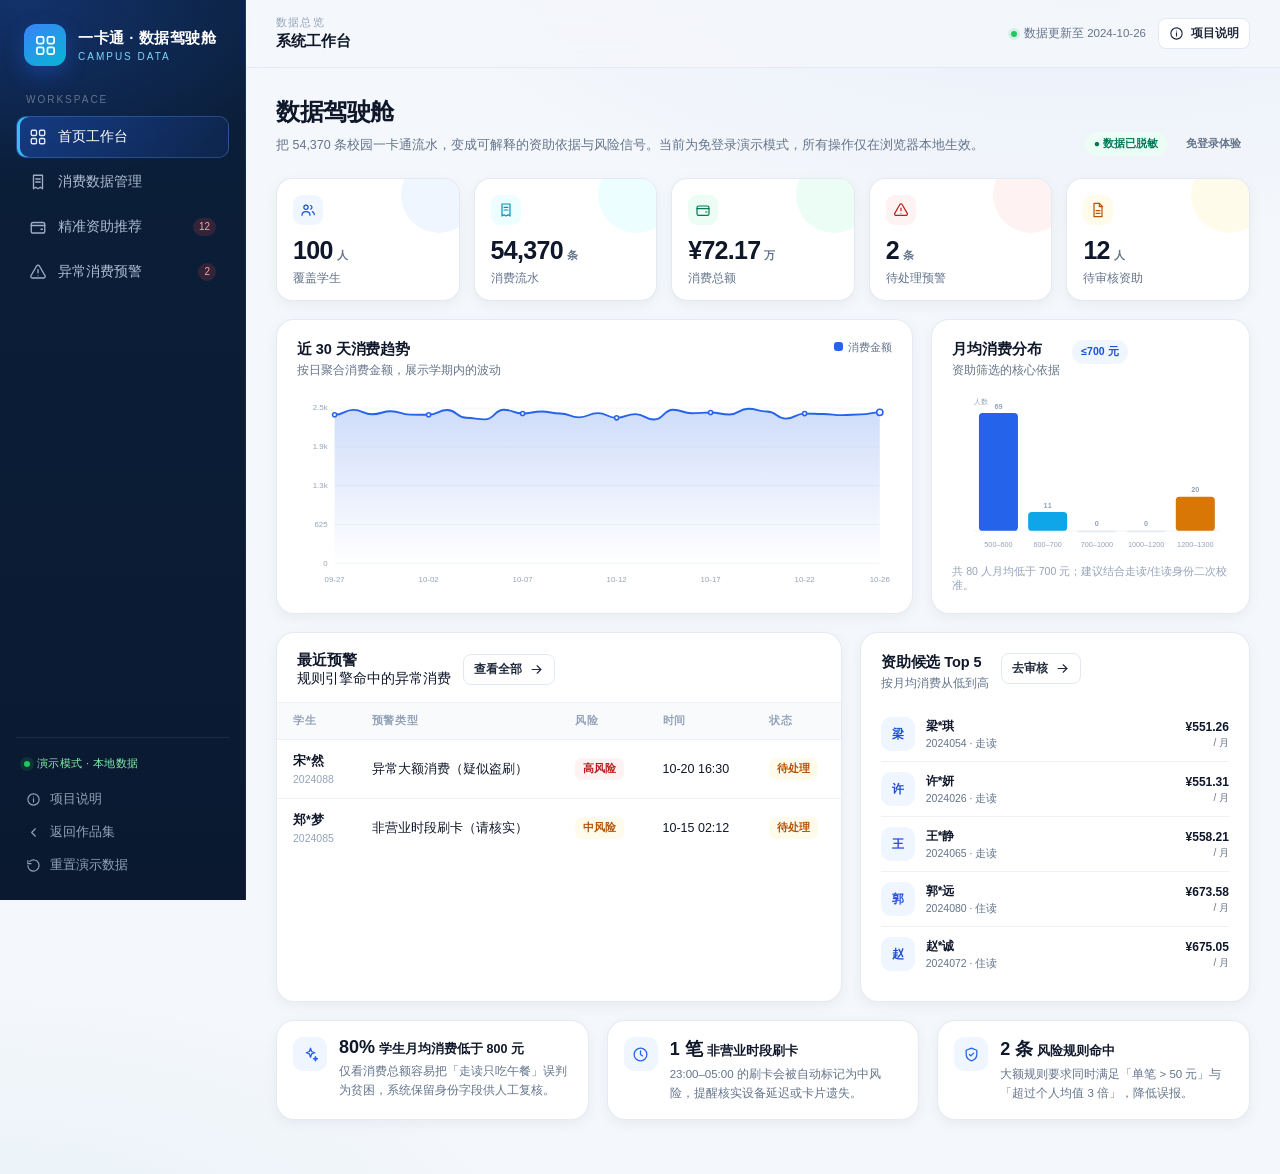
==== campus/index.html @ 1e3e39dd "Add files via upload" ====
<!DOCTYPE html>
<html lang="zh-CN">
<head>
  <meta charset="UTF-8">
  <meta name="viewport" content="width=device-width, initial-scale=1, viewport-fit=cover">
  <meta name="theme-color" content="#0b1f3a">
  <meta name="description" content="校园一卡通消费精准资助与异常预警系统演示：5.4 万条消费流水、资助候选审核、异常消费预警。">
  <title>数据驾驶舱 · 校园一卡通</title>
  <link rel="icon" href="assets/favicon.svg" type="image/svg+xml">
  <link rel="stylesheet" href="assets/app.css">
</head>
<body data-page="dashboard">
  <div id="app"></div>
  <noscript>
    <div style="padding:60px;font-family:sans-serif;text-align:center">
      本演示需要启用 JavaScript 才能运行。
    </div>
  </noscript>
  <script src="assets/data.js"></script>
  <script src="assets/app.js"></script>
</body>
</html>
---- campus/assets/app.css ----
/* =========================================================
   校园一卡通 · 数据驾驶舱（作品演示版）
   纯静态前端，无框架、无 CDN
   ========================================================= */
:root {
  --ink: #0f172a;
  --ink-2: #1e293b;
  --muted: #64748b;
  --muted-2: #94a3b8;
  --line: #e2e8f0;
  --line-soft: #eef2f7;
  --bg: #f4f7fb;
  --card: #ffffff;
  --navy: #0b1f3a;
  --navy-2: #102a4c;
  --primary: #2563eb;
  --primary-dark: #1d4ed8;
  --cyan: #0891b2;
  --teal: #0d9488;
  --amber: #d97706;
  --red: #dc2626;
  --green: #059669;
  --violet: #7c3aed;
  --radius: 18px;
  --radius-sm: 12px;
  --shadow: 0 12px 34px rgba(15, 23, 42, .07);
  --shadow-sm: 0 4px 14px rgba(15, 23, 42, .05);
  --font: "Inter", "PingFang SC", "Microsoft YaHei", "Helvetica Neue", Arial, sans-serif;
}

* { box-sizing: border-box; }
html, body { margin: 0; padding: 0; }
body {
  font-family: var(--font);
  background:
    radial-gradient(1200px 600px at 85% -10%, rgba(37, 99, 235, .07), transparent 60%),
    radial-gradient(900px 500px at 0% 110%, rgba(8, 145, 178, .06), transparent 60%),
    var(--bg);
  color: var(--ink);
  -webkit-font-smoothing: antialiased;
  font-size: 14px;
}
a { color: inherit; text-decoration: none; }
button, input, select { font: inherit; }
button { cursor: pointer; }
ul { margin: 0; padding: 0; list-style: none; }
h1, h2, h3, h4, p { margin: 0; }
small { font-size: 12px; }

/* ---------- layout ---------- */
.layout { display: flex; min-height: 100vh; }
.sidebar {
  position: fixed; inset: 0 auto 0 0; z-index: 40;
  width: 246px; padding: 22px 16px 18px;
  background:
    radial-gradient(420px 260px at 10% 0%, rgba(37, 99, 235, .28), transparent 70%),
    linear-gradient(180deg, #0b1f3a 0%, #0a1930 100%);
  color: #cbd5e1; display: flex; flex-direction: column;
  border-right: 1px solid rgba(255,255,255,.06);
}
.brand { display: flex; gap: 12px; align-items: center; padding: 2px 8px 20px; color: #fff; }
.brand-mark {
  width: 42px; height: 42px; border-radius: 12px; flex: none;
  display: grid; place-items: center;
  background: linear-gradient(145deg, #3b82f6, #06b6d4);
  box-shadow: 0 8px 20px rgba(37, 99, 235, .35);
}
.brand-mark svg { width: 23px; height: 23px; }
.brand-text b { display: block; font-size: 15px; letter-spacing: .5px; }
.brand-text span { display: block; font-size: 10px; color: #7dd3fc; letter-spacing: 2px; margin-top: 3px; }
.nav-label { font-size: 10px; letter-spacing: 2px; color: #64748b; padding: 8px 10px 8px; }
.nav a {
  display: flex; align-items: center; gap: 11px;
  padding: 11px 12px; margin: 3px 0; border-radius: 10px;
  color: #aebdd1; font-size: 13.5px; transition: .18s;
  border: 1px solid transparent;
}
.nav a svg { width: 18px; height: 18px; flex: none; opacity: .9; }
.nav a:hover { color: #fff; background: rgba(255,255,255,.06); }
.nav a.active {
  color: #fff; background: linear-gradient(90deg, rgba(37,99,235,.35), rgba(37,99,235,.12));
  border-color: rgba(96,165,250,.28);
  box-shadow: inset 3px 0 0 #38bdf8;
}
.nav a .nav-badge {
  margin-left: auto; font-size: 10px; line-height: 1; padding: 4px 6px;
  border-radius: 999px; background: rgba(239,68,68,.18); color: #fca5a5;
}
.sidebar-foot { margin-top: auto; padding-top: 16px; border-top: 1px solid rgba(255,255,255,.08); }
.demo-pill {
  display: inline-flex; align-items: center; gap: 7px; margin: 0 8px 12px;
  font-size: 11px; color: #86efac; letter-spacing: .4px;
}
.demo-pill i { width: 6px; height: 6px; border-radius: 50%; background: #22c55e; box-shadow: 0 0 0 4px rgba(34,197,94,.14); }
.side-link {
  display: flex; align-items: center; gap: 9px; width: 100%;
  padding: 8px 10px; border: 0; border-radius: 9px; background: transparent;
  color: #94a3b8; font-size: 12.5px; text-align: left; transition: .18s;
}
.side-link svg { width: 15px; height: 15px; }
.side-link:hover { color: #fff; background: rgba(255,255,255,.06); }
.side-link.danger:hover { color: #fca5a5; background: rgba(239,68,68,.12); }

.main { flex: 1; min-width: 0; margin-left: 246px; }
.topbar {
  position: sticky; top: 0; z-index: 30;
  height: 68px; padding: 0 30px;
  display: flex; align-items: center; gap: 16px;
  background: rgba(244, 247, 251, .82);
  backdrop-filter: blur(14px);
  border-bottom: 1px solid rgba(226,232,240,.8);
}
.crumb { display: flex; flex-direction: column; gap: 2px; }
.crumb span { font-size: 10.5px; color: var(--muted-2); letter-spacing: 1.2px; }
.crumb b { font-size: 15px; font-weight: 700; }
.top-actions { margin-left: auto; display: flex; align-items: center; gap: 12px; }
.live-dot { display: inline-flex; align-items: center; gap: 7px; font-size: 11.5px; color: var(--muted); }
.live-dot::before { content: ""; width: 6px; height: 6px; border-radius: 50%; background: #22c55e; box-shadow: 0 0 0 3px rgba(34,197,94,.13); }
.content { padding: 28px 30px 54px; max-width: 1480px; margin: 0 auto; }

/* ---------- generic ---------- */
.page-head { display: flex; align-items: flex-end; gap: 20px; margin-bottom: 22px; flex-wrap: wrap; }
.page-head h1 { font-size: 24px; letter-spacing: -.4px; }
.page-head p { color: var(--muted); font-size: 12.5px; margin-top: 7px; max-width: 720px; line-height: 1.7; }
.page-head .head-actions { margin-left: auto; display: flex; gap: 10px; flex-wrap: wrap; }
.card {
  background: var(--card); border: 1px solid rgba(226,232,240,.85);
  border-radius: var(--radius); box-shadow: var(--shadow-sm);
  padding: 20px;
}
.card-head { display: flex; align-items: flex-start; gap: 12px; margin-bottom: 16px; }
.card-head h3 { font-size: 14.5px; letter-spacing: -.1px; }
.card-head p { color: var(--muted); font-size: 11.5px; margin-top: 4px; }
.card-head .head-right { margin-left: auto; display: flex; align-items: center; gap: 8px; }
.grid { display: grid; gap: 18px; }
.grid-8-4 { grid-template-columns: minmax(0, 2fr) minmax(290px, 1fr); }
.grid-7-5 { grid-template-columns: minmax(0, 1.45fr) minmax(300px, 1fr); }
.grid-2 { grid-template-columns: repeat(2, minmax(0, 1fr)); }
.grid-3 { grid-template-columns: repeat(3, minmax(0, 1fr)); }
.grid-4 { grid-template-columns: repeat(4, minmax(0, 1fr)); }
.stack { display: flex; flex-direction: column; gap: 18px; }

.btn {
  display: inline-flex; align-items: center; justify-content: center; gap: 7px;
  height: 38px; padding: 0 15px; border-radius: 10px; border: 1px solid transparent;
  font-size: 12.5px; font-weight: 600; transition: .18s; white-space: nowrap;
}
.btn svg { width: 15px; height: 15px; }
.btn.primary { background: var(--primary); color: #fff; box-shadow: 0 6px 16px rgba(37,99,235,.22); }
.btn.primary:hover { background: var(--primary-dark); transform: translateY(-1px); }
.btn.ghost { background: #fff; border-color: var(--line); color: var(--ink-2); }
.btn.ghost:hover { border-color: #cbd5e1; background: #f8fafc; }
.btn.soft { background: #eff6ff; color: var(--primary-dark); border-color: #dbeafe; }
.btn.soft:hover { background: #dbeafe; }
.btn.danger-soft { background: #fef2f2; color: var(--red); border-color: #fee2e2; }
.btn.danger-soft:hover { background: #fee2e2; }
.btn.sm { height: 31px; padding: 0 10px; font-size: 11.5px; border-radius: 8px; }
.btn:disabled { opacity: .55; cursor: not-allowed; transform: none !important; }
.icon-btn {
  width: 36px; height: 36px; display: grid; place-items: center;
  border: 1px solid var(--line); border-radius: 10px; background: #fff; color: var(--ink-2);
}
.icon-btn:hover { background: #f8fafc; }
.icon-btn svg { width: 18px; height: 18px; }
.menu-btn { display: none; }

.chip {
  display: inline-flex; align-items: center; gap: 5px;
  padding: 5px 9px; border-radius: 999px; font-size: 10.5px; font-weight: 600;
  background: #f1f5f9; color: var(--muted);
}
.chip.blue { background: #eff6ff; color: #1d4ed8; }
.chip.green { background: #ecfdf5; color: #047857; }
.chip.amber { background: #fffbeb; color: #b45309; }
.chip.red { background: #fef2f2; color: #b91c1c; }
.chip.violet { background: #f5f3ff; color: #6d28d9; }
.badge { display: inline-flex; align-items: center; gap: 5px; padding: 4px 8px; border-radius: 7px; font-size: 10.5px; font-weight: 600; }
.badge.high { background: #fef2f2; color: #b91c1c; }
.badge.mid { background: #fffbeb; color: #b45309; }
.badge.ok { background: #ecfdf5; color: #047857; }
.badge.muted { background: #f1f5f9; color: #64748b; }
.muted { color: var(--muted); }
.mono { font-variant-numeric: tabular-nums; }
.num { font-variant-numeric: tabular-nums; letter-spacing: -.2px; }

/* ---------- KPI ---------- */
.kpi-grid { display: grid; grid-template-columns: repeat(5, minmax(0, 1fr)); gap: 14px; margin-bottom: 18px; }
.kpi {
  position: relative; overflow: hidden;
  background: #fff; border: 1px solid rgba(226,232,240,.9);
  border-radius: 16px; padding: 16px 16px 14px; box-shadow: var(--shadow-sm);
}
.kpi::after {
  content: ""; position: absolute; right: -18px; top: -22px;
  width: 76px; height: 76px; border-radius: 50%;
  background: var(--tint, rgba(37,99,235,.08));
}
.kpi-top { display: flex; align-items: center; justify-content: space-between; gap: 8px; }
.kpi-icon { width: 30px; height: 30px; border-radius: 9px; display: grid; place-items: center; background: var(--tint, #eff6ff); color: var(--tone, var(--primary)); }
.kpi-icon svg { width: 16px; height: 16px; }
.kpi-note { font-size: 9.5px; color: var(--muted-2); max-width: 96px; white-space: nowrap; overflow: hidden; text-overflow: ellipsis; text-align: right; }
.kpi-value { font-size: 25px; font-weight: 800; letter-spacing: -.7px; margin-top: 12px; line-height: 1.1; }
.kpi-value small { font-size: 11px; font-weight: 600; color: var(--muted); margin-left: 4px; letter-spacing: 0; }
.kpi-label { font-size: 11.5px; color: var(--muted); margin-top: 6px; }

/* ---------- charts ---------- */
.chart-svg { display: block; width: 100%; height: auto; overflow: visible; }
.chart-legend { display: flex; align-items: center; gap: 14px; font-size: 11px; color: var(--muted); }
.chart-legend i { display: inline-block; width: 9px; height: 9px; border-radius: 3px; margin-right: 5px; }
.chart-wrap { width: 100%; overflow: hidden; }
.axis-text { font-size: 10px; fill: #94a3b8; font-family: var(--font); }
.grid-line { stroke: #edf2f7; stroke-width: 1; }
.chart-empty { display: grid; place-items: center; min-height: 180px; color: var(--muted); font-size: 12px; }

/* ---------- tables ---------- */
.table-card { padding: 0; overflow: hidden; }
.table-head { padding: 18px 20px 14px; display: flex; align-items: center; gap: 12px; flex-wrap: wrap; }
.table-head h3 { font-size: 14.5px; }
.table-head .head-right { margin-left: auto; display: flex; gap: 8px; align-items: center; }
.table-scroll { overflow-x: auto; }
table { width: 100%; border-collapse: collapse; }
th {
  text-align: left; font-size: 10.5px; letter-spacing: .6px; text-transform: uppercase;
  color: var(--muted-2); font-weight: 700; padding: 11px 16px; background: #f8fafc;
  border-top: 1px solid var(--line-soft); border-bottom: 1px solid var(--line-soft);
  white-space: nowrap;
}
td { padding: 13px 16px; border-bottom: 1px solid var(--line-soft); font-size: 12.5px; vertical-align: middle; }
tbody tr:last-child td { border-bottom: 0; }
tbody tr:hover td { background: #fcfdff; }
td .sub { display: block; color: var(--muted-2); font-size: 10.5px; margin-top: 3px; }
td .amount { font-weight: 700; font-variant-numeric: tabular-nums; }
td .amount.big { color: var(--red); }
.empty-row td { text-align: center; color: var(--muted); padding: 40px 16px; }
.table-foot { display: flex; align-items: center; gap: 10px; padding: 12px 20px; border-top: 1px solid var(--line-soft); }
.table-foot .count { font-size: 11.5px; color: var(--muted); }
.pager { margin-left: auto; display: flex; align-items: center; gap: 6px; }
.pager button { width: 30px; height: 30px; border-radius: 8px; border: 1px solid var(--line); background: #fff; font-size: 11px; }
.pager button:disabled { opacity: .4; cursor: not-allowed; }
.pager span { font-size: 11.5px; color: var(--muted); padding: 0 4px; }

/* ---------- forms ---------- */
.toolbar { display: flex; align-items: center; gap: 10px; flex-wrap: wrap; }
.field { display: flex; flex-direction: column; gap: 6px; }
.field label { font-size: 11px; color: var(--muted); font-weight: 600; }
.input, .select {
  height: 38px; padding: 0 12px; border-radius: 10px; border: 1px solid var(--line);
  background: #fff; color: var(--ink); font-size: 12.5px; outline: none; transition: .15s;
}
.input:focus, .select:focus { border-color: #93c5fd; box-shadow: 0 0 0 3px rgba(37,99,235,.1); }
.input.search { padding-left: 34px; width: 220px; }
.search-wrap { position: relative; }
.search-wrap svg { position: absolute; left: 11px; top: 11px; width: 15px; height: 15px; color: var(--muted-2); }
.range-row { display: flex; align-items: flex-end; gap: 10px; flex-wrap: wrap; }
.range-row .input { width: 110px; }
.sep { color: var(--muted-2); padding-bottom: 10px; }

/* ---------- upload ---------- */
.upload-grid { display: grid; grid-template-columns: minmax(0, 1.5fr) minmax(280px, .8fr); gap: 18px; margin-bottom: 18px; }
.dropzone {
  min-height: 178px; border: 1.5px dashed #cbd5e1; border-radius: 14px;
  background: linear-gradient(180deg, #fbfdff, #f8fafc);
  display: flex; flex-direction: column; align-items: center; justify-content: center; gap: 8px;
  text-align: center; padding: 20px; transition: .18s; cursor: pointer;
}
.dropzone:hover, .dropzone.drag { border-color: #60a5fa; background: #eff6ff; }
.dropzone .up-icon { width: 46px; height: 46px; border-radius: 14px; display: grid; place-items: center; background: #fff; border: 1px solid #dbeafe; color: var(--primary); box-shadow: 0 6px 16px rgba(37,99,235,.1); }
.dropzone .up-icon svg { width: 22px; height: 22px; }
.dropzone b { font-size: 13.5px; }
.dropzone span { font-size: 11.5px; color: var(--muted); }
.dropzone code { font-size: 10.5px; background: #f1f5f9; padding: 3px 6px; border-radius: 5px; color: #475569; }
.upload-side { display: flex; flex-direction: column; gap: 10px; justify-content: center; }
.upload-side h4 { font-size: 12.5px; }
.upload-side p { font-size: 11.5px; color: var(--muted); line-height: 1.7; }
.code-block { background: #0b1f3a; color: #cbd5e1; border-radius: 10px; padding: 10px 12px; font-family: ui-monospace, Consolas, monospace; font-size: 10.5px; line-height: 1.7; overflow: auto; }
.stat-strip { display: grid; grid-template-columns: repeat(4, minmax(0,1fr)); gap: 14px; margin-bottom: 18px; }
.stat { background: #fff; border: 1px solid var(--line-soft); border-radius: 14px; padding: 14px 16px; }
.stat span { display: block; font-size: 10.5px; color: var(--muted); }
.stat b { display: block; font-size: 19px; margin-top: 6px; letter-spacing: -.4px; }
.stat b small { font-size: 10px; color: var(--muted); font-weight: 500; }

/* ---------- aid ---------- */
.filter-card { margin-bottom: 18px; }
.filter-card .range-row { margin-top: 2px; }
.aid-summary { display: flex; gap: 10px; flex-wrap: wrap; margin-bottom: 18px; }
.aid-summary .chip { font-size: 11.5px; padding: 7px 11px; }
.progress { height: 6px; border-radius: 99px; background: #eef2f7; overflow: hidden; }
.progress i { display: block; height: 100%; border-radius: 99px; background: linear-gradient(90deg, #2563eb, #06b6d4); }
.rule-list { display: flex; flex-direction: column; gap: 12px; }
.rule { display: flex; gap: 11px; }
.rule .n { width: 24px; height: 24px; flex: none; border-radius: 8px; display: grid; place-items: center; background: #eff6ff; color: var(--primary); font-size: 11px; font-weight: 700; }
.rule b { display: block; font-size: 12px; margin-bottom: 3px; }
.rule p { font-size: 11.5px; color: var(--muted); line-height: 1.6; }

/* ---------- warnings ---------- */
.seg { display: inline-flex; background: #f1f5f9; border-radius: 10px; padding: 3px; }
.seg button { border: 0; background: transparent; padding: 7px 12px; border-radius: 8px; font-size: 11.5px; color: var(--muted); font-weight: 600; }
.seg button.active { background: #fff; color: var(--ink); box-shadow: 0 1px 5px rgba(15,23,42,.08); }
.warn-stat { display: grid; grid-template-columns: repeat(4, minmax(0,1fr)); gap: 14px; margin-bottom: 18px; }
.warn-stat .stat b { font-size: 22px; }
.risk-bar { display: flex; height: 8px; border-radius: 99px; overflow: hidden; background: #f1f5f9; margin-top: 10px; }
.risk-bar .h { background: #ef4444; }
.risk-bar .m { background: #f59e0b; }
.risk-bar .l { background: #10b981; }

/* ---------- insight ---------- */
.insight { display: flex; gap: 12px; align-items: flex-start; padding: 16px; }
.insight .ico { width: 34px; height: 34px; flex: none; border-radius: 10px; display: grid; place-items: center; background: #eff6ff; color: var(--primary); }
.insight .ico svg { width: 17px; height: 17px; }
.insight b { font-size: 12.5px; display: block; }
.insight p { font-size: 11.5px; color: var(--muted); line-height: 1.65; margin-top: 4px; }
.insight .big { font-size: 18px; font-weight: 800; color: var(--ink); margin-right: 4px; }

/* ---------- list rows ---------- */
.mini-list { display: flex; flex-direction: column; }
.mini-row { display: flex; align-items: center; gap: 11px; padding: 10px 0; border-bottom: 1px solid var(--line-soft); }
.mini-row:last-child { border-bottom: 0; }
.avatar { width: 34px; height: 34px; border-radius: 10px; flex: none; display: grid; place-items: center; background: #eff6ff; color: #1d4ed8; font-size: 11.5px; font-weight: 700; }
.mini-row .meta { min-width: 0; }
.mini-row .meta b { display: block; font-size: 12px; white-space: nowrap; overflow: hidden; text-overflow: ellipsis; }
.mini-row .meta span { display: block; font-size: 10.5px; color: var(--muted); margin-top: 2px; }
.mini-row .right { margin-left: auto; text-align: right; }
.mini-row .right b { font-size: 12px; }
.mini-row .right span { display: block; font-size: 10px; color: var(--muted); margin-top: 2px; }
.empty { padding: 30px 10px; text-align: center; color: var(--muted); font-size: 12px; }

/* ---------- modal / toast ---------- */
.modal-wrap { position: fixed; inset: 0; z-index: 100; background: rgba(15,23,42,.48); backdrop-filter: blur(3px); display: grid; place-items: center; padding: 20px; animation: fadeIn .15s ease; }
.modal { width: 100%; max-width: 640px; max-height: 88vh; overflow: auto; background: #fff; border-radius: 18px; box-shadow: 0 30px 80px rgba(2,6,23,.35); animation: pop .18s ease; }
.modal-head { display: flex; align-items: center; gap: 12px; padding: 18px 22px; border-bottom: 1px solid var(--line-soft); position: sticky; top: 0; background: #fff; z-index: 1; }
.modal-head h3 { font-size: 16px; }
.modal-head .x { margin-left: auto; }
.modal-body { padding: 20px 22px; }
.modal-foot { display: flex; justify-content: flex-end; gap: 10px; padding: 14px 22px 18px; }
.modal-body h4 { font-size: 12.5px; margin: 16px 0 6px; }
.modal-body h4:first-child { margin-top: 0; }
.modal-body p, .modal-body li { font-size: 12px; color: #475569; line-height: 1.8; }
.modal-body ul { padding-left: 18px; list-style: disc; }
.modal-body ul li { margin: 3px 0; }
.tech-row { display: flex; gap: 6px; flex-wrap: wrap; margin-top: 6px; }
.tech-row span { font-size: 10.5px; padding: 4px 8px; border-radius: 6px; background: #f1f5f9; color: #475569; }
.info-grid { display: grid; grid-template-columns: repeat(2, minmax(0,1fr)); gap: 10px; margin: 12px 0; }
.info-grid div { background: #f8fafc; border-radius: 10px; padding: 10px 12px; }
.info-grid b { display: block; font-size: 16px; }
.info-grid span { font-size: 10.5px; color: var(--muted); }
.toast-wrap { position: fixed; z-index: 200; right: 22px; bottom: 22px; display: flex; flex-direction: column; gap: 10px; }
.toast { min-width: 240px; max-width: 380px; background: #0f172a; color: #e2e8f0; border-radius: 12px; padding: 12px 14px; font-size: 12px; box-shadow: 0 18px 40px rgba(2,6,23,.3); display: flex; gap: 9px; align-items: flex-start; animation: slideUp .2s ease; }
.toast.ok { border-left: 3px solid #22c55e; }
.toast.err { border-left: 3px solid #ef4444; }
.toast.info { border-left: 3px solid #38bdf8; }
.toast svg { width: 15px; height: 15px; flex: none; margin-top: 1px; }

/* ---------- misc ---------- */
.section-title { display: flex; align-items: center; gap: 10px; margin: 26px 0 12px; }
.section-title h2 { font-size: 15px; }
.section-title span { font-size: 11px; color: var(--muted); }
.scrim { display: none; }
.tiny { font-size: 10.5px; color: var(--muted-2); }
.hr { height: 1px; background: var(--line-soft); margin: 16px 0; }
.right { margin-left: auto; }
.nowrap { white-space: nowrap; }

/* ---------- animations ---------- */
@keyframes fadeIn { from { opacity: 0; } to { opacity: 1; } }
@keyframes pop { from { transform: translateY(8px) scale(.985); opacity: 0; } to { transform: none; opacity: 1; } }
@keyframes slideUp { from { transform: translateY(12px); opacity: 0; } to { transform: none; opacity: 1; } }
.skeleton { background: linear-gradient(90deg, #f1f5f9 25%, #e2e8f0 37%, #f1f5f9 63%); background-size: 400% 100%; animation: shimmer 1.4s infinite; border-radius: 8px; }
@keyframes shimmer { 0% { background-position: 100% 0; } 100% { background-position: 0 0; } }

/* ---------- responsive ---------- */
@media (max-width: 1200px) {
  .kpi-grid { grid-template-columns: repeat(3, minmax(0,1fr)); }
  .grid-8-4, .grid-7-5 { grid-template-columns: 1fr; }
  .upload-grid { grid-template-columns: 1fr; }
}
@media (max-width: 900px) {
  .sidebar { transform: translateX(-100%); transition: transform .22s ease; width: 256px; }
  .sidebar.open { transform: none; }
  .scrim.show { display: block; position: fixed; inset: 0; background: rgba(15,23,42,.45); z-index: 35; }
  .main { margin-left: 0; }
  .menu-btn { display: grid; }
  .topbar { padding: 0 18px; }
  .content { padding: 22px 18px 48px; }
  .kpi-grid { grid-template-columns: repeat(2, minmax(0,1fr)); }
  .grid-3, .grid-4, .grid-2 { grid-template-columns: 1fr; }
  .warn-stat, .stat-strip { grid-template-columns: repeat(2, minmax(0,1fr)); }
  .live-dot { display: none; }
}
@media (max-width: 560px) {
  .kpi-grid { grid-template-columns: 1fr 1fr; gap: 10px; }
  .kpi-grid .kpi:last-child:nth-child(odd) { grid-column: span 2; }
  .kpi { padding: 13px; }
  .kpi-value { font-size: 21px; }
  .page-head h1 { font-size: 20px; }
  .page-head .head-actions { width: 100%; margin-left: 0; }
  .table-head { padding: 14px; }
  .search-wrap, .input.search { width: 100%; }
  .toolbar { width: 100%; }
  .toolbar .select { flex: 1; }
  .warn-stat, .stat-strip { grid-template-columns: 1fr 1fr; }
  .kpi-note { display: none; }
  .modal { max-height: 92vh; }
  .info-grid { grid-template-columns: 1fr; }
}
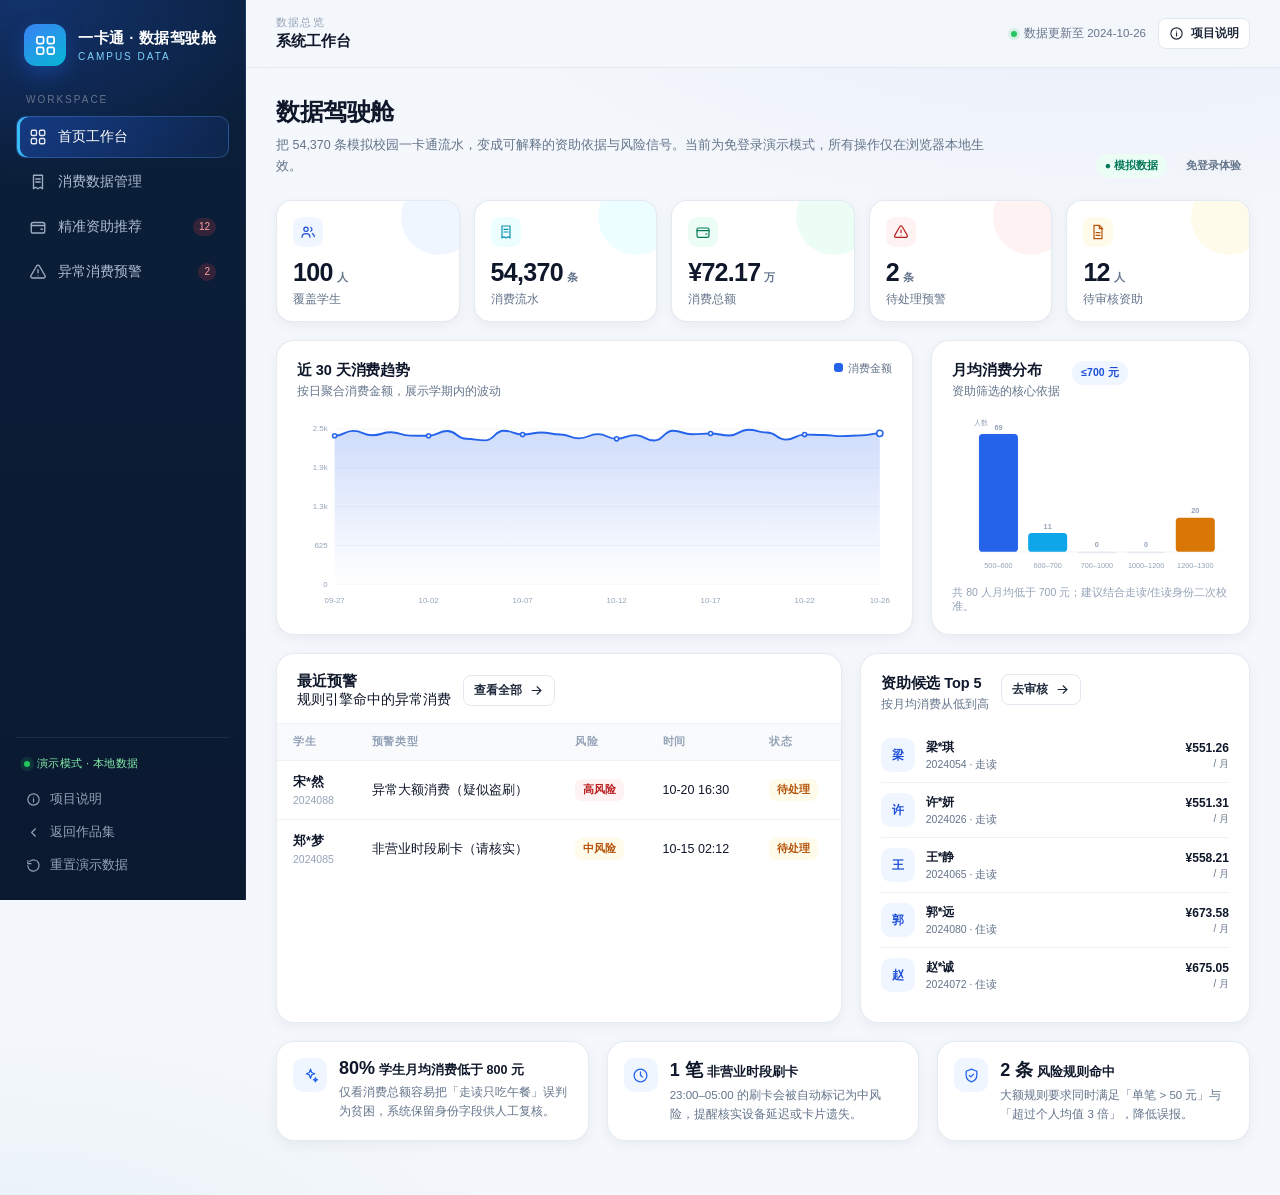
==== commit 509a6978: "Add files via upload" ====
--- a/campus/index.html
+++ b/campus/index.html
@@ -1,22 +1,22 @@
-<!DOCTYPE html>
-<html lang="zh-CN">
-<head>
-  <meta charset="UTF-8">
-  <meta name="viewport" content="width=device-width, initial-scale=1, viewport-fit=cover">
-  <meta name="theme-color" content="#0b1f3a">
-  <meta name="description" content="校园一卡通消费精准资助与异常预警系统演示：5.4 万条消费流水、资助候选审核、异常消费预警。">
-  <title>数据驾驶舱 · 校园一卡通</title>
-  <link rel="icon" href="assets/favicon.svg" type="image/svg+xml">
-  <link rel="stylesheet" href="assets/app.css">
-</head>
-<body data-page="dashboard">
-  <div id="app"></div>
-  <noscript>
-    <div style="padding:60px;font-family:sans-serif;text-align:center">
-      本演示需要启用 JavaScript 才能运行。
-    </div>
-  </noscript>
-  <script src="assets/data.js"></script>
-  <script src="assets/app.js"></script>
-</body>
-</html>
+<!DOCTYPE html>
+<html lang="zh-CN">
+<head>
+  <meta charset="UTF-8">
+  <meta name="viewport" content="width=device-width, initial-scale=1, viewport-fit=cover">
+  <meta name="theme-color" content="#0b1f3a">
+  <meta name="description" content="校园一卡通消费精准资助与异常预警系统演示：5.4 万条模拟消费流水、资助候选审核、异常消费预警。">
+  <title>数据驾驶舱 · 校园一卡通</title>
+  <link rel="icon" href="assets/favicon.svg" type="image/svg+xml">
+  <link rel="stylesheet" href="assets/app.css">
+</head>
+<body data-page="dashboard">
+  <div id="app"></div>
+  <noscript>
+    <div style="padding:60px;font-family:sans-serif;text-align:center">
+      本演示需要启用 JavaScript 才能运行。
+    </div>
+  </noscript>
+  <script src="assets/data.js"></script>
+  <script src="assets/app.js"></script>
+</body>
+</html>
